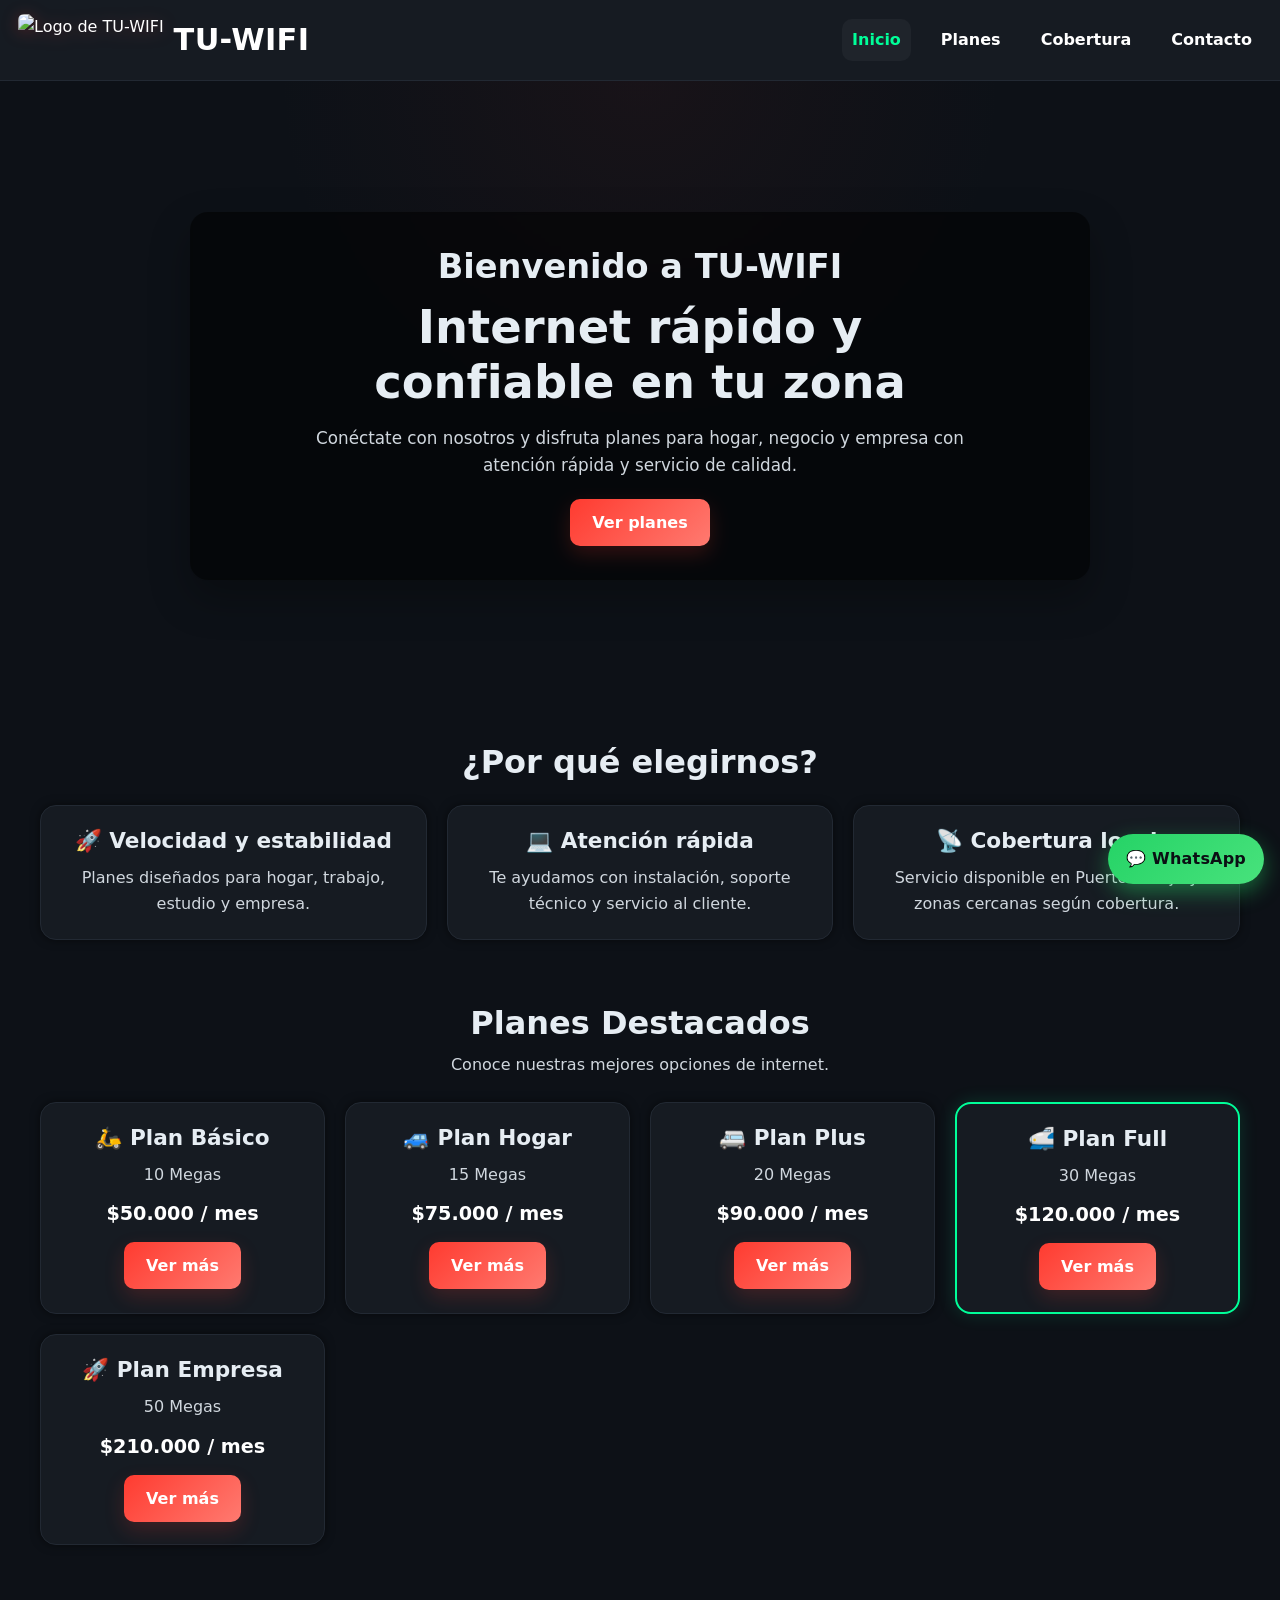
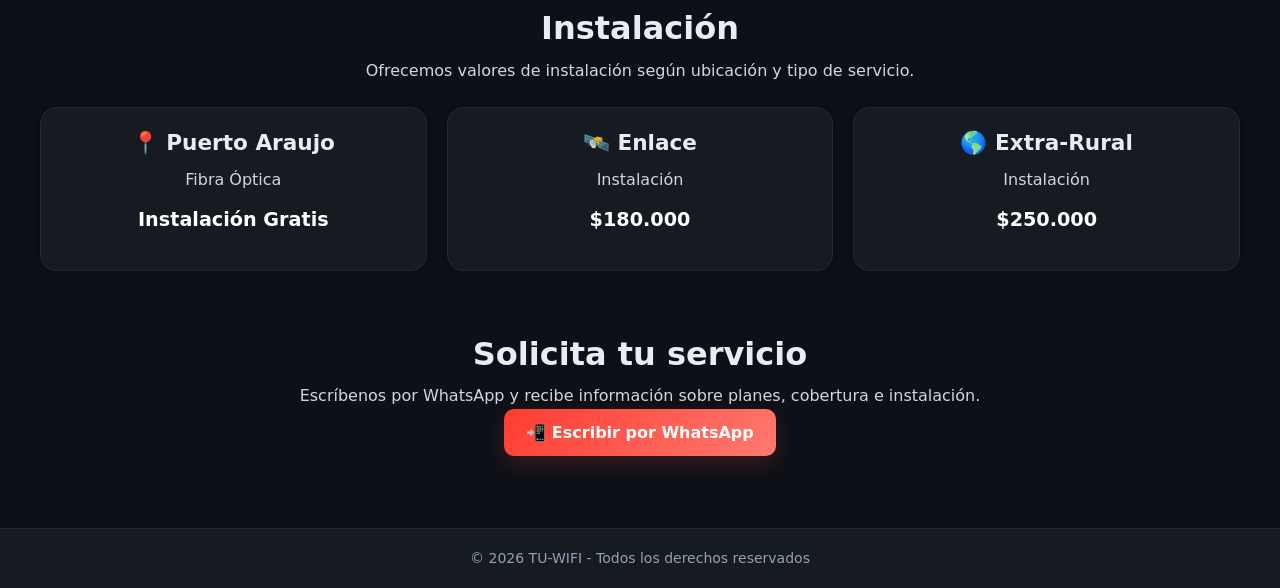
==== index.html @ 6620fda7 "Actualizar planes TU-WIFI" ====
<!DOCTYPE html>
<html lang="es">
<head>
  <meta charset="UTF-8" />
  <meta name="viewport" content="width=device-width, initial-scale=1.0"/>
  <title>TU-WIFI - Internet rápido y confiable</title>
  <meta name="description" content="Internet rápido y confiable en tu zona. Conoce nuestros planes, cobertura, instalación y contáctanos por WhatsApp." />
  <meta name="keywords" content="internet, wifi, fibra óptica, internet hogar, internet empresa, Puerto Araujo, TU-WIFI">
  <meta name="author" content="TU-WIFI">

  <link rel="canonical" href="https://tu-wifi.co/">

  <meta property="og:title" content="TU-WIFI - Internet rápido y confiable">
  <meta property="og:description" content="Conoce nuestros planes, cobertura e instalación. Atención rápida por WhatsApp.">
  <meta property="og:image" content="https://tu-wifi.co/imagen/tu-wife.png">
  <meta property="og:url" content="https://tu-wifi.co/">
  <meta property="og:type" content="website">
  <meta property="og:site_name" content="TU-WIFI">

  <link rel="stylesheet" href="css/styles.css" />
</head>
<body>

  <header>
    <div class="logo">
      <img src="imagen/tu-wife.png" alt="Logo de TU-WIFI" loading="lazy" />
      <span class="brand">TU-WIFI</span>
    </div>

    <nav class="navbar">
      <ul id="menu">
        <li><a href="index.html" class="active">Inicio</a></li>
        <li><a href="planes.html">Planes</a></li>
        <li><a href="cobertura.html">Cobertura</a></li>
        <li><a href="contacto.html">Contacto</a></li>
      </ul>

      <div class="menu-toggle" id="menu-toggle">&#9776;</div>
    </nav>
  </header>

  <section class="hero">
    <div class="hero-text">
      <h1>Bienvenido a TU-WIFI</h1>
      <h2>Internet rápido y confiable en tu zona</h2>
      <p>
        Conéctate con nosotros y disfruta planes para hogar, negocio y empresa
        con atención rápida y servicio de calidad.
      </p>
      <a href="planes.html" class="btn-primary">Ver planes</a>
    </div>
  </section>

  <section class="beneficios">
    <h2>¿Por qué elegirnos?</h2>

    <div class="beneficios-grid">
      <div class="card">
        <h3>🚀 Velocidad y estabilidad</h3>
        <p>Planes diseñados para hogar, trabajo, estudio y empresa.</p>
      </div>

      <div class="card">
        <h3>💻 Atención rápida</h3>
        <p>Te ayudamos con instalación, soporte técnico y servicio al cliente.</p>
      </div>

      <div class="card">
        <h3>📡 Cobertura local</h3>
        <p>Servicio disponible en Puerto Araujo y zonas cercanas según cobertura.</p>
      </div>
    </div>
  </section>

  <section class="beneficios">
    <h2>Planes Destacados</h2>
    <p>Conoce nuestras mejores opciones de internet.</p>

    <div class="beneficios-grid">

      <div class="card">
        <h3>🛵 Plan Básico</h3>
        <p>10 Megas</p>
        <strong>$50.000 / mes</strong>
        <a href="planes.html" class="btn-primary">Ver más</a>
      </div>

      <div class="card">
        <h3>🚙 Plan Hogar</h3>
        <p>15 Megas</p>
        <strong>$75.000 / mes</strong>
        <a href="planes.html" class="btn-primary">Ver más</a>
      </div>

      <div class="card">
        <h3>🚐 Plan Plus</h3>
        <p>20 Megas</p>
        <strong>$90.000 / mes</strong>
        <a href="planes.html" class="btn-primary">Ver más</a>
      </div>

      <div class="card destacado">
        <h3>🚅 Plan Full</h3>
        <p>30 Megas</p>
        <strong>$120.000 / mes</strong>
        <a href="planes.html" class="btn-primary">Ver más</a>
      </div>

      <div class="card">
        <h3>🚀 Plan Empresa</h3>
        <p>50 Megas</p>
        <strong>$210.000 / mes</strong>
        <a href="planes.html" class="btn-primary">Ver más</a>
      </div>

    </div>
  </section>

  <section class="beneficios">
    <h2>Instalación</h2>
    <p>Ofrecemos valores de instalación según ubicación y tipo de servicio.</p>

    <div class="beneficios-grid">
      <div class="card">
        <h3>📍 Puerto Araujo</h3>
        <p>Fibra Óptica</p>
        <strong>Instalación Gratis</strong>
      </div>

      <div class="card">
        <h3>🛰️ Enlace</h3>
        <p>Instalación</p>
        <strong>$180.000</strong>
      </div>

      <div class="card">
        <h3>🌎 Extra-Rural</h3>
        <p>Instalación</p>
        <strong>$250.000</strong>
      </div>
    </div>
  </section>

  <section class="beneficios">
    <h2>Solicita tu servicio</h2>
    <p>Escríbenos por WhatsApp y recibe información sobre planes, cobertura e instalación.</p>

    <a 
      href="https://wa.me/573009020221?text=Hola,%20quiero%20informaci%C3%B3n%20sobre%20los%20planes%20de%20internet"
      target="_blank"
      rel="noopener noreferrer"
      class="btn-primary">
      📲 Escribir por WhatsApp
    </a>
  </section>

  <a
    href="https://wa.me/573009020221?text=Hola,%20quiero%20informaci%C3%B3n%20sobre%20los%20planes%20de%20internet"
    target="_blank"
    rel="noopener noreferrer"
    class="wapp-float"
    aria-label="Chatear por WhatsApp">
    💬 WhatsApp
  </a>

  <footer>
    <p>&copy; <span id="year"></span> TU-WIFI - Todos los derechos reservados</p>
  </footer>

  <script src="js/main.js"></script>
</body>
</html>
---- css/styles.css ----
/* =========================
   🎨 RESET Y BASE
   ========================= */
*{
  margin:0;
  padding:0;
  box-sizing:border-box;
}

:root{
  --bg:#0d1117;
  --bg-2:#161b22;
  --text:#e6edf3;
  --muted:#93a1b3;
  --line:#222933;
  --primary:#ff3b30;
  --primary-2:#ff7a70;
  --success:#25D366;
  --success-dark:#128c4a;
}

html{
  scroll-behavior:smooth;
}

html,
body{
  height:100%;
}

body{
  font-family:Inter, system-ui, -apple-system, Segoe UI, Roboto, Ubuntu, Cantarell, "Helvetica Neue", Arial, "Noto Sans", sans-serif;
  background:var(--bg);
  color:var(--text);
  line-height:1.6;
}

img{
  max-width:100%;
  height:auto;
  display:block;
}

a{
  transition:all .2s ease;
}

/* =========================
   HEADER / NAV
   ========================= */
header{
  background:var(--bg-2);
  color:#fff;
  display:flex;
  justify-content:space-between;
  align-items:center;
  padding:14px 18px;
  position:sticky;
  top:0;
  z-index:1000;
  border-bottom:1px solid var(--line);
  gap:16px;
}

.logo{
  display:flex;
  align-items:center;
  gap:10px;
  min-width:0;
}

.logo img{
  height:52px;
  width:auto;
  filter:drop-shadow(0 2px 8px rgba(255,59,48,.25));
  border-radius:6px;
}

.brand{
  font-size:1.9rem;
  font-weight:800;
  letter-spacing:.3px;
  color:#fff;
  white-space:nowrap;
}

.navbar{
  display:flex;
  align-items:center;
  gap:12px;
}

.navbar ul{
  display:flex;
  list-style:none;
  gap:20px;
  margin:0;
  padding:0;
  align-items:center;
}

.navbar a{
  color:#fff;
  text-decoration:none;
  font-weight:600;
  padding:8px 10px;
  border-radius:10px;
  display:inline-block;
}

.navbar a:hover,
.navbar a.active{
  color:#00ff99;
  background:rgba(255,255,255,.04);
}

.menu-toggle{
  display:none;
  font-size:2rem;
  cursor:pointer;
  color:#fff;
  user-select:none;
  background:transparent;
  border:0;
  line-height:1;
}

/* =========================
   HERO
   ========================= */
.hero{
  min-height:70vh;
  display:flex;
  justify-content:center;
  align-items:center;
  text-align:center;
  padding:40px 16px;
  background:
    linear-gradient(rgba(13,17,23,.74), rgba(13,17,23,.82)),
    radial-gradient(circle at top, rgba(255,59,48,.18), transparent 40%);
}

.hero-text{
  background:rgba(0,0,0,.55);
  padding:34px 28px;
  border-radius:18px;
  backdrop-filter:blur(2px);
  max-width:900px;
  width:100%;
  box-shadow:0 18px 40px rgba(0,0,0,.28);
}

.hero h1{
  font-size:2.1rem;
  line-height:1.25;
  margin-bottom:12px;
}

.hero h2{
  font-size:2.9rem;
  line-height:1.2;
  margin-bottom:14px;
  text-wrap:balance;
}

.hero p{
  margin-bottom:20px;
  color:#d0d7de;
  font-size:1.05rem;
  max-width:700px;
  margin-inline:auto;
}

/* =========================
   BOTONES
   ========================= */
.btn-primary{
  padding:11px 22px;
  background:linear-gradient(135deg, var(--primary), var(--primary-2));
  color:#fff;
  border-radius:10px;
  text-decoration:none;
  font-weight:800;
  border:none;
  cursor:pointer;
  display:inline-block;
  box-shadow:0 8px 20px rgba(255,59,48,.18);
}

.btn-primary:hover{
  filter:brightness(1.05);
  box-shadow:0 0 18px rgba(255,59,48,.35);
  transform:translateY(-2px);
}

.btn-outline{
  border:1px solid var(--primary);
  color:#fff;
  padding:.6rem .9rem;
  border-radius:10px;
  text-decoration:none;
  display:inline-block;
}

.btn-outline:hover{
  background:rgba(255,59,48,.08);
}

/* =========================
   CONTENIDO GENERAL
   ========================= */
main{
  padding:28px 16px;
}

section{
  width:100%;
}

.beneficios{
  padding:32px 16px;
  text-align:center;
}

.beneficios h1,
.beneficios h2{
  margin-top:0;
  margin-bottom:10px;
  line-height:1.2;
}

.beneficios h1{
  font-size:2.2rem;
}

.beneficios h2{
  font-size:2rem;
}

.beneficios p{
  color:#d0d7de;
  max-width:820px;
  margin-inline:auto;
}

.beneficios-grid{
  display:grid;
  grid-template-columns:repeat(auto-fit, minmax(230px, 1fr));
  gap:20px;
  margin:24px auto 0;
  max-width:1200px;
  justify-content:center;
}

.card{
  background:var(--bg-2);
  padding:22px 20px;
  border-radius:16px;
  box-shadow:0 0 10px rgba(0,0,0,.5);
  border:1px solid var(--line);
  transition:transform .2s, box-shadow .2s, border-color .2s;
}

.card:hover{
  transform:translateY(-4px);
  box-shadow:0 12px 30px rgba(0,0,0,.35);
  border-color:#2c3643;
}

.card h3{
  margin-bottom:10px;
  font-size:1.35rem;
  line-height:1.25;
}

.card p{
  max-width:none;
}

.card strong{
  display:block;
  margin:12px 0;
  font-size:1.2rem;
  color:#fff;
}

.destacado{
  border:2px solid #00ff99;
  box-shadow:0 0 18px rgba(0,255,153,.15);
}

/* =========================
   FORMULARIO DE CONTACTO
   ========================= */
.card.form-card{
  max-width:520px;
  margin:0 auto;
}

.field{
  display:flex;
  flex-direction:column;
  gap:.35rem;
  margin-bottom:.9rem;
}

label{
  color:#cbd5e1;
  text-align:left;
  font-size:14px;
}

input,
textarea{
  padding:12px;
  border:1px solid #2a3342;
  border-radius:8px;
  background:#0f151d;
  color:#fff;
  font-size:14px;
}

input:focus,
textarea:focus{
  outline:2px solid rgba(255,59,48,.35);
  border-color:rgba(255,59,48,.55);
}

textarea{
  resize:none;
  min-height:100px;
}

.alt-links{
  margin-top:12px;
  display:flex;
  gap:12px;
  flex-wrap:wrap;
}

/* =========================
   LISTAS
   ========================= */
.card ul{
  padding-left:20px;
}

.card li{
  margin-bottom:8px;
  color:#d0d7de;
}

/* =========================
   MAPAS / IFRAMES
   ========================= */
iframe{
  width:100%;
  max-width:100%;
  border:0;
}

/* =========================
   BOTÓN WHATSAPP FLOTANTE
   ========================= */
.wapp-float{
  position:fixed;
  right:16px;
  bottom:16px;
  background:linear-gradient(135deg, var(--success), #48e27c);
  color:#0b0f14;
  padding:12px 18px;
  border-radius:999px;
  box-shadow:0 8px 22px rgba(37,211,102,.45);
  font-weight:800;
  text-decoration:none;
  z-index:999;
  letter-spacing:.2px;
  transition:transform .2s, box-shadow .2s;
}

.wapp-float:hover{
  transform:translateY(-2px);
  box-shadow:0 10px 26px rgba(37,211,102,.5);
  background:linear-gradient(135deg, #29db68, #5df28b);
}

/* =========================
   FOOTER
   ========================= */
footer{
  background:var(--bg-2);
  text-align:center;
  padding:18px;
  margin-top:40px;
  font-size:14px;
  color:var(--muted);
  border-top:1px solid var(--line);
}

/* =========================
   UTILIDADES
   ========================= */
.text-left{
  text-align:left;
}

.text-center{
  text-align:center;
}

.mx-auto{
  margin-left:auto;
  margin-right:auto;
}

/* =========================
   RESPONSIVE
   ========================= */
@media (max-width:768px){
  header{
    padding:12px 14px;
  }

  .logo{
    gap:8px;
  }

  .logo img{
    height:44px;
  }

  .brand{
    font-size:1.05rem;
  }

  .menu-toggle{
    display:block;
  }

  .navbar ul{
    display:none;
    flex-direction:column;
    align-items:stretch;
    background:#0d131a;
    position:absolute;
    top:72px;
    right:12px;
    width:230px;
    padding:14px;
    border-radius:12px;
    border:1px solid var(--line);
    box-shadow:0 10px 24px rgba(0,0,0,.35);
    z-index:1000;
    gap:8px;
  }

  .navbar ul.open{
    display:flex;
  }

  .navbar a{
    width:100%;
    text-align:left;
  }

  .hero{
    min-height:auto;
    padding:24px 12px;
  }

  .hero-text{
    padding:22px 16px;
    border-radius:14px;
  }

  .hero h1{
    font-size:1.45rem;
    line-height:1.3;
    margin-bottom:10px;
  }

  .hero h2{
    font-size:1.95rem;
    line-height:1.25;
    margin-bottom:12px;
  }

  .hero p{
    font-size:1rem;
    line-height:1.5;
    margin-bottom:18px;
  }

  .btn-primary{
    width:100%;
    max-width:230px;
  }

  .beneficios{
    padding:28px 12px;
  }

  .beneficios h1{
    font-size:1.95rem;
  }

  .beneficios h2{
    font-size:1.8rem;
  }

  .beneficios-grid{
    grid-template-columns:1fr;
    gap:18px;
  }

  .card{
    width:100%;
    max-width:100%;
    padding:20px 16px;
  }

  .card h3{
    font-size:1.35rem;
  }

  .wapp-float{
    right:12px;
    bottom:12px;
    padding:11px 16px;
    font-size:.95rem;
  }
}

@media (max-width:480px){
  .logo img{
    height:40px;
  }

  .brand{
    font-size:1rem;
  }

  .hero h1{
    font-size:1.3rem;
  }

  .hero h2{
    font-size:1.7rem;
  }

  .hero p{
    font-size:.96rem;
  }

  .beneficios h1{
    font-size:1.7rem;
  }

  .beneficios h2{
    font-size:1.55rem;
  }

  .card h3{
    font-size:1.25rem;
  }

  .wapp-float{
    font-size:.9rem;
    padding:10px 14px;
  }
}
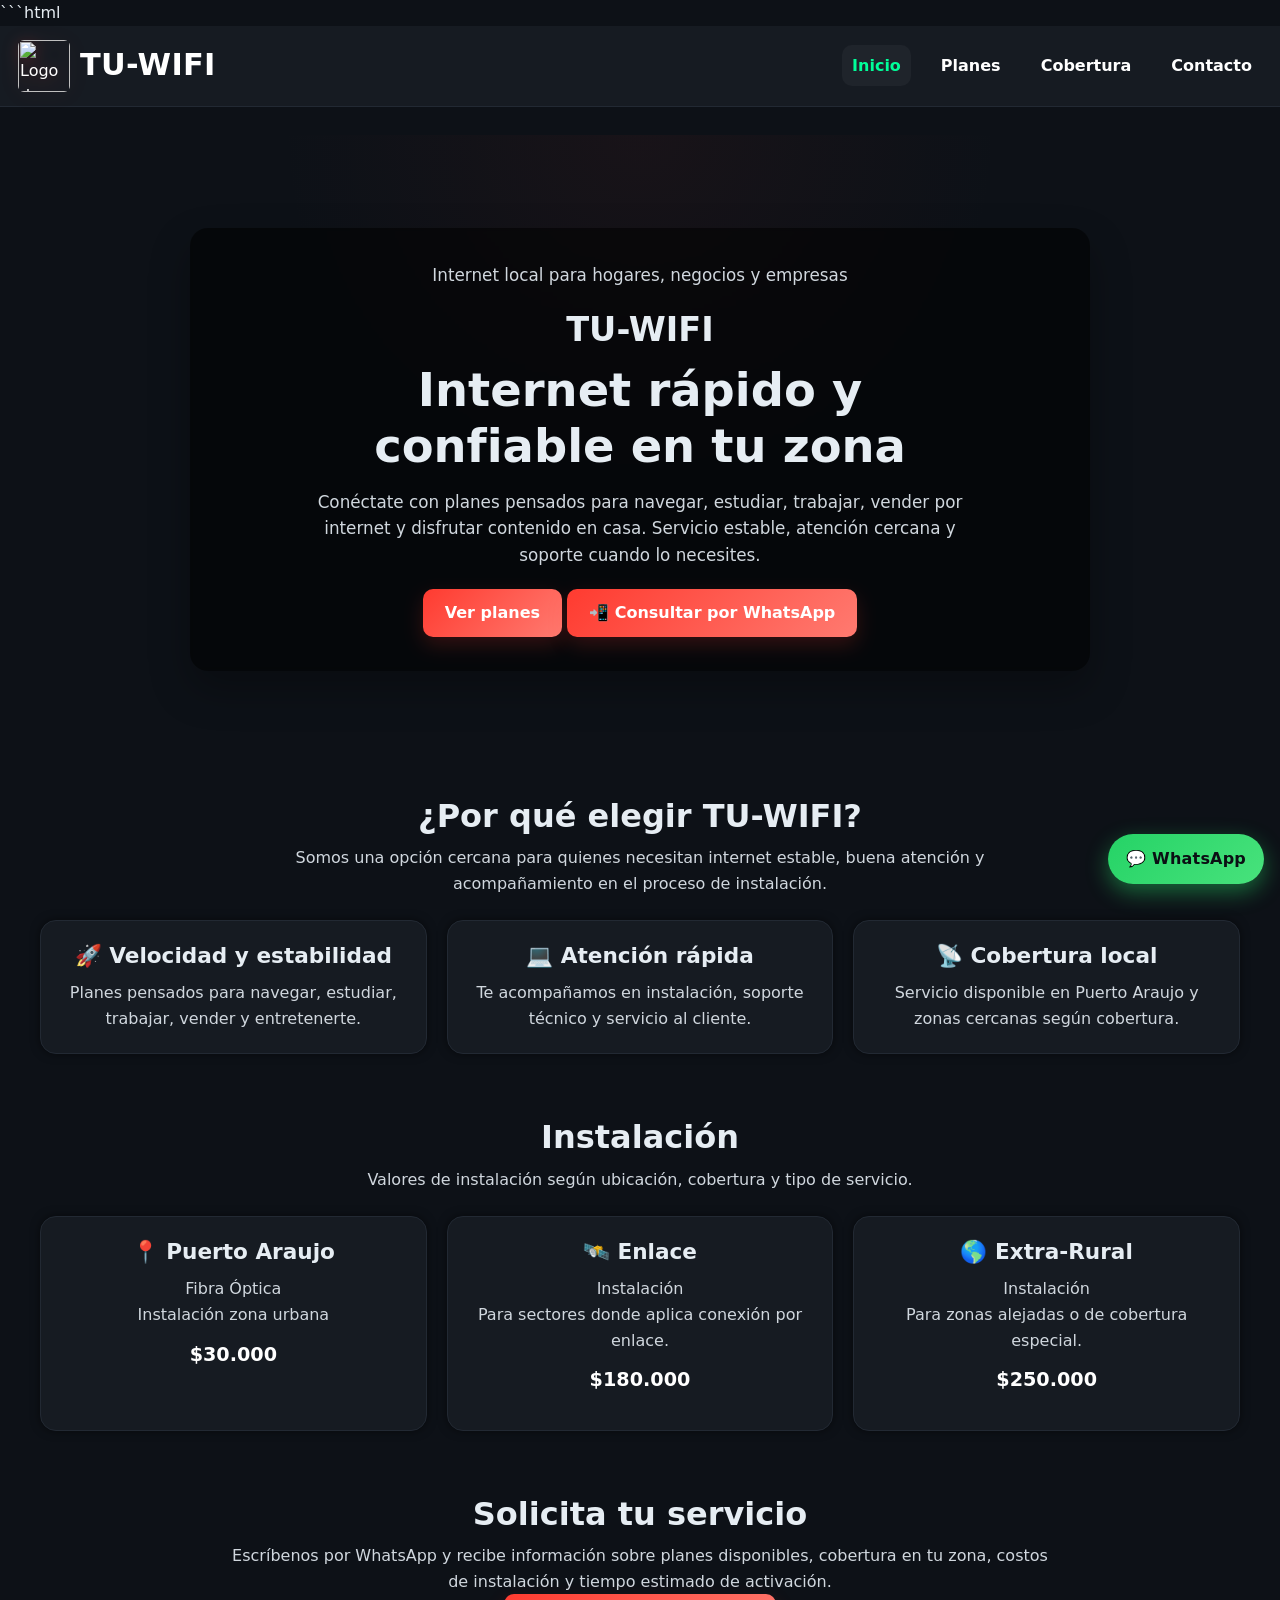
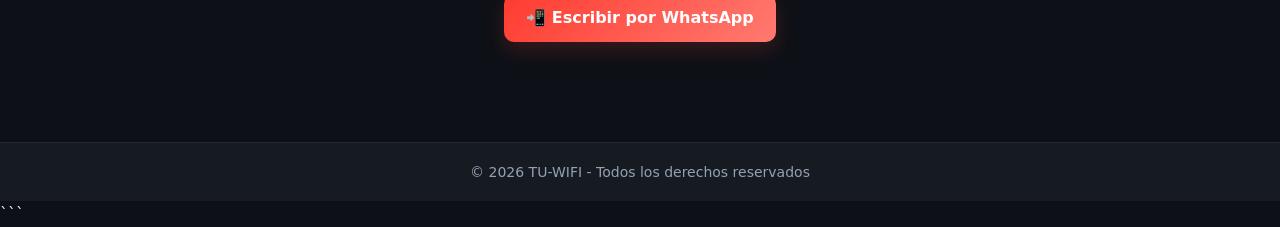
==== commit b584334a: "Actualización index.html TU-WIFI" ====
--- a/index.html
+++ b/index.html
@@ -1,24 +1,28 @@
+```html
 <!DOCTYPE html>
 <html lang="es">
 <head>
   <meta charset="UTF-8" />
-  <meta name="viewport" content="width=device-width, initial-scale=1.0"/>
+  <meta name="viewport" content="width=device-width, initial-scale=1.0" />
+
   <title>TU-WIFI - Internet rápido y confiable</title>
-  <meta name="description" content="Internet rápido y confiable en tu zona. Conoce nuestros planes, cobertura, instalación y contáctanos por WhatsApp." />
-  <meta name="keywords" content="internet, wifi, fibra óptica, internet hogar, internet empresa, Puerto Araujo, TU-WIFI">
-  <meta name="author" content="TU-WIFI">
 
-  <link rel="canonical" href="https://tu-wifi.co/">
+  <meta name="description" content="Internet rápido y confiable en Puerto Araujo y zonas cercanas. Planes para hogar, negocio y empresa. Consulta cobertura, instalación y atención por WhatsApp." />
+  <meta name="keywords" content="internet, wifi, fibra óptica, internet hogar, internet empresa, Puerto Araujo, TU-WIFI" />
+  <meta name="author" content="TU-WIFI" />
 
-  <meta property="og:title" content="TU-WIFI - Internet rápido y confiable">
-  <meta property="og:description" content="Conoce nuestros planes, cobertura e instalación. Atención rápida por WhatsApp.">
-  <meta property="og:image" content="https://tu-wifi.co/imagen/tu-wife.png">
-  <meta property="og:url" content="https://tu-wifi.co/">
-  <meta property="og:type" content="website">
-  <meta property="og:site_name" content="TU-WIFI">
+  <link rel="canonical" href="https://tu-wifi.co/" />
+
+  <meta property="og:title" content="TU-WIFI - Internet rápido y confiable" />
+  <meta property="og:description" content="Internet para hogar, negocio y empresa en Puerto Araujo y zonas cercanas. Consulta planes, cobertura e instalación." />
+  <meta property="og:image" content="https://tu-wifi.co/imagen/tu-wife.png" />
+  <meta property="og:url" content="https://tu-wifi.co/" />
+  <meta property="og:type" content="website" />
+  <meta property="og:site_name" content="TU-WIFI" />
 
   <link rel="stylesheet" href="css/styles.css" />
 </head>
+
 <body>
 
   <header>
@@ -27,7 +31,7 @@
       <span class="brand">TU-WIFI</span>
     </div>
 
-    <nav class="navbar">
+    <nav class="navbar" aria-label="Menú principal">
       <ul id="menu">
         <li><a href="index.html" class="active">Inicio</a></li>
         <li><a href="planes.html">Planes</a></li>
@@ -35,124 +39,115 @@
         <li><a href="contacto.html">Contacto</a></li>
       </ul>
 
-      <div class="menu-toggle" id="menu-toggle">&#9776;</div>
+      <div class="menu-toggle" id="menu-toggle" aria-label="Abrir menú">&#9776;</div>
     </nav>
   </header>
 
-  <section class="hero">
-    <div class="hero-text">
-      <h1>Bienvenido a TU-WIFI</h1>
-      <h2>Internet rápido y confiable en tu zona</h2>
+  <main>
+
+    <section class="hero">
+      <div class="hero-text">
+        <p class="hero-label">Internet local para hogares, negocios y empresas</p>
+
+        <h1>TU-WIFI</h1>
+
+        <h2>Internet rápido y confiable en tu zona</h2>
+
+        <p>
+          Conéctate con planes pensados para navegar, estudiar, trabajar,
+          vender por internet y disfrutar contenido en casa. Servicio estable,
+          atención cercana y soporte cuando lo necesites.
+        </p>
+
+        <div class="hero-actions">
+          <a href="planes.html" class="btn-primary">Ver planes</a>
+
+          <a
+            href="https://wa.me/573009020221?text=Hola,%20quiero%20informaci%C3%B3n%20sobre%20los%20planes%20de%20internet"
+            target="_blank"
+            rel="noopener noreferrer"
+            class="btn-primary">
+            📲 Consultar por WhatsApp
+          </a>
+        </div>
+      </div>
+    </section>
+
+    <section class="beneficios">
+      <h2>¿Por qué elegir TU-WIFI?</h2>
       <p>
-        Conéctate con nosotros y disfruta planes para hogar, negocio y empresa
-        con atención rápida y servicio de calidad.
+        Somos una opción cercana para quienes necesitan internet estable,
+        buena atención y acompañamiento en el proceso de instalación.
       </p>
-      <a href="planes.html" class="btn-primary">Ver planes</a>
-    </div>
-  </section>
 
-  <section class="beneficios">
-    <h2>¿Por qué elegirnos?</h2>
+      <div class="beneficios-grid">
 
-    <div class="beneficios-grid">
-      <div class="card">
-        <h3>🚀 Velocidad y estabilidad</h3>
-        <p>Planes diseñados para hogar, trabajo, estudio y empresa.</p>
+        <div class="card">
+          <h3>🚀 Velocidad y estabilidad</h3>
+          <p>Planes pensados para navegar, estudiar, trabajar, vender y entretenerte.</p>
+        </div>
+
+        <div class="card">
+          <h3>💻 Atención rápida</h3>
+          <p>Te acompañamos en instalación, soporte técnico y servicio al cliente.</p>
+        </div>
+
+        <div class="card">
+          <h3>📡 Cobertura local</h3>
+          <p>Servicio disponible en Puerto Araujo y zonas cercanas según cobertura.</p>
+        </div>
+
       </div>
+    </section>
 
-      <div class="card">
-        <h3>💻 Atención rápida</h3>
-        <p>Te ayudamos con instalación, soporte técnico y servicio al cliente.</p>
+    <section class="beneficios">
+      <h2>Instalación</h2>
+      <p>Valores de instalación según ubicación, cobertura y tipo de servicio.</p>
+
+      <div class="beneficios-grid">
+
+        <div class="card">
+          <h3>📍 Puerto Araujo</h3>
+          <p>Fibra Óptica</p>
+          <p>Instalación zona urbana</p>
+          <strong>$30.000</strong>
+        </div>
+
+        <div class="card">
+          <h3>🛰️ Enlace</h3>
+          <p>Instalación</p>
+          <p>Para sectores donde aplica conexión por enlace.</p>
+          <strong>$180.000</strong>
+        </div>
+
+        <div class="card">
+          <h3>🌎 Extra-Rural</h3>
+          <p>Instalación</p>
+          <p>Para zonas alejadas o de cobertura especial.</p>
+          <strong>$250.000</strong>
+        </div>
+
       </div>
+    </section>
 
-      <div class="card">
-        <h3>📡 Cobertura local</h3>
-        <p>Servicio disponible en Puerto Araujo y zonas cercanas según cobertura.</p>
-      </div>
-    </div>
-  </section>
+    <section class="beneficios">
+      <h2>Solicita tu servicio</h2>
 
-  <section class="beneficios">
-    <h2>Planes Destacados</h2>
-    <p>Conoce nuestras mejores opciones de internet.</p>
+      <p>
+        Escríbenos por WhatsApp y recibe información sobre planes disponibles,
+        cobertura en tu zona, costos de instalación y tiempo estimado de activación.
+      </p>
 
-    <div class="beneficios-grid">
+      <a
+        href="https://wa.me/573009020221?text=Hola,%20quiero%20informaci%C3%B3n%20sobre%20los%20planes%20de%20internet"
+        target="_blank"
+        rel="noopener noreferrer"
+        class="btn-primary">
+        📲 Escribir por WhatsApp
+      </a>
+    </section>
 
-      <div class="card">
-        <h3>🛵 Plan Básico</h3>
-        <p>10 Megas</p>
-        <strong>$50.000 / mes</strong>
-        <a href="planes.html" class="btn-primary">Ver más</a>
-      </div>
-
-      <div class="card">
-        <h3>🚙 Plan Hogar</h3>
-        <p>15 Megas</p>
-        <strong>$75.000 / mes</strong>
-        <a href="planes.html" class="btn-primary">Ver más</a>
-      </div>
-
-      <div class="card">
-        <h3>🚐 Plan Plus</h3>
-        <p>20 Megas</p>
-        <strong>$90.000 / mes</strong>
-        <a href="planes.html" class="btn-primary">Ver más</a>
-      </div>
-
-      <div class="card destacado">
-        <h3>🚅 Plan Full</h3>
-        <p>30 Megas</p>
-        <strong>$120.000 / mes</strong>
-        <a href="planes.html" class="btn-primary">Ver más</a>
-      </div>
-
-      <div class="card">
-        <h3>🚀 Plan Empresa</h3>
-        <p>50 Megas</p>
-        <strong>$210.000 / mes</strong>
-        <a href="planes.html" class="btn-primary">Ver más</a>
-      </div>
-
-    </div>
-  </section>
-
-  <section class="beneficios">
-    <h2>Instalación</h2>
-    <p>Ofrecemos valores de instalación según ubicación y tipo de servicio.</p>
-
-    <div class="beneficios-grid">
-      <div class="card">
-        <h3>📍 Puerto Araujo</h3>
-        <p>Fibra Óptica</p>
-        <strong>Instalación Gratis</strong>
-      </div>
-
-      <div class="card">
-        <h3>🛰️ Enlace</h3>
-        <p>Instalación</p>
-        <strong>$180.000</strong>
-      </div>
-
-      <div class="card">
-        <h3>🌎 Extra-Rural</h3>
-        <p>Instalación</p>
-        <strong>$250.000</strong>
-      </div>
-    </div>
-  </section>
-
-  <section class="beneficios">
-    <h2>Solicita tu servicio</h2>
-    <p>Escríbenos por WhatsApp y recibe información sobre planes, cobertura e instalación.</p>
-
-    <a 
-      href="https://wa.me/573009020221?text=Hola,%20quiero%20informaci%C3%B3n%20sobre%20los%20planes%20de%20internet"
-      target="_blank"
-      rel="noopener noreferrer"
-      class="btn-primary">
-      📲 Escribir por WhatsApp
-    </a>
-  </section>
+  </main>
 
   <a
     href="https://wa.me/573009020221?text=Hola,%20quiero%20informaci%C3%B3n%20sobre%20los%20planes%20de%20internet"
@@ -169,4 +164,5 @@
 
   <script src="js/main.js"></script>
 </body>
-</html>+</html>
+```
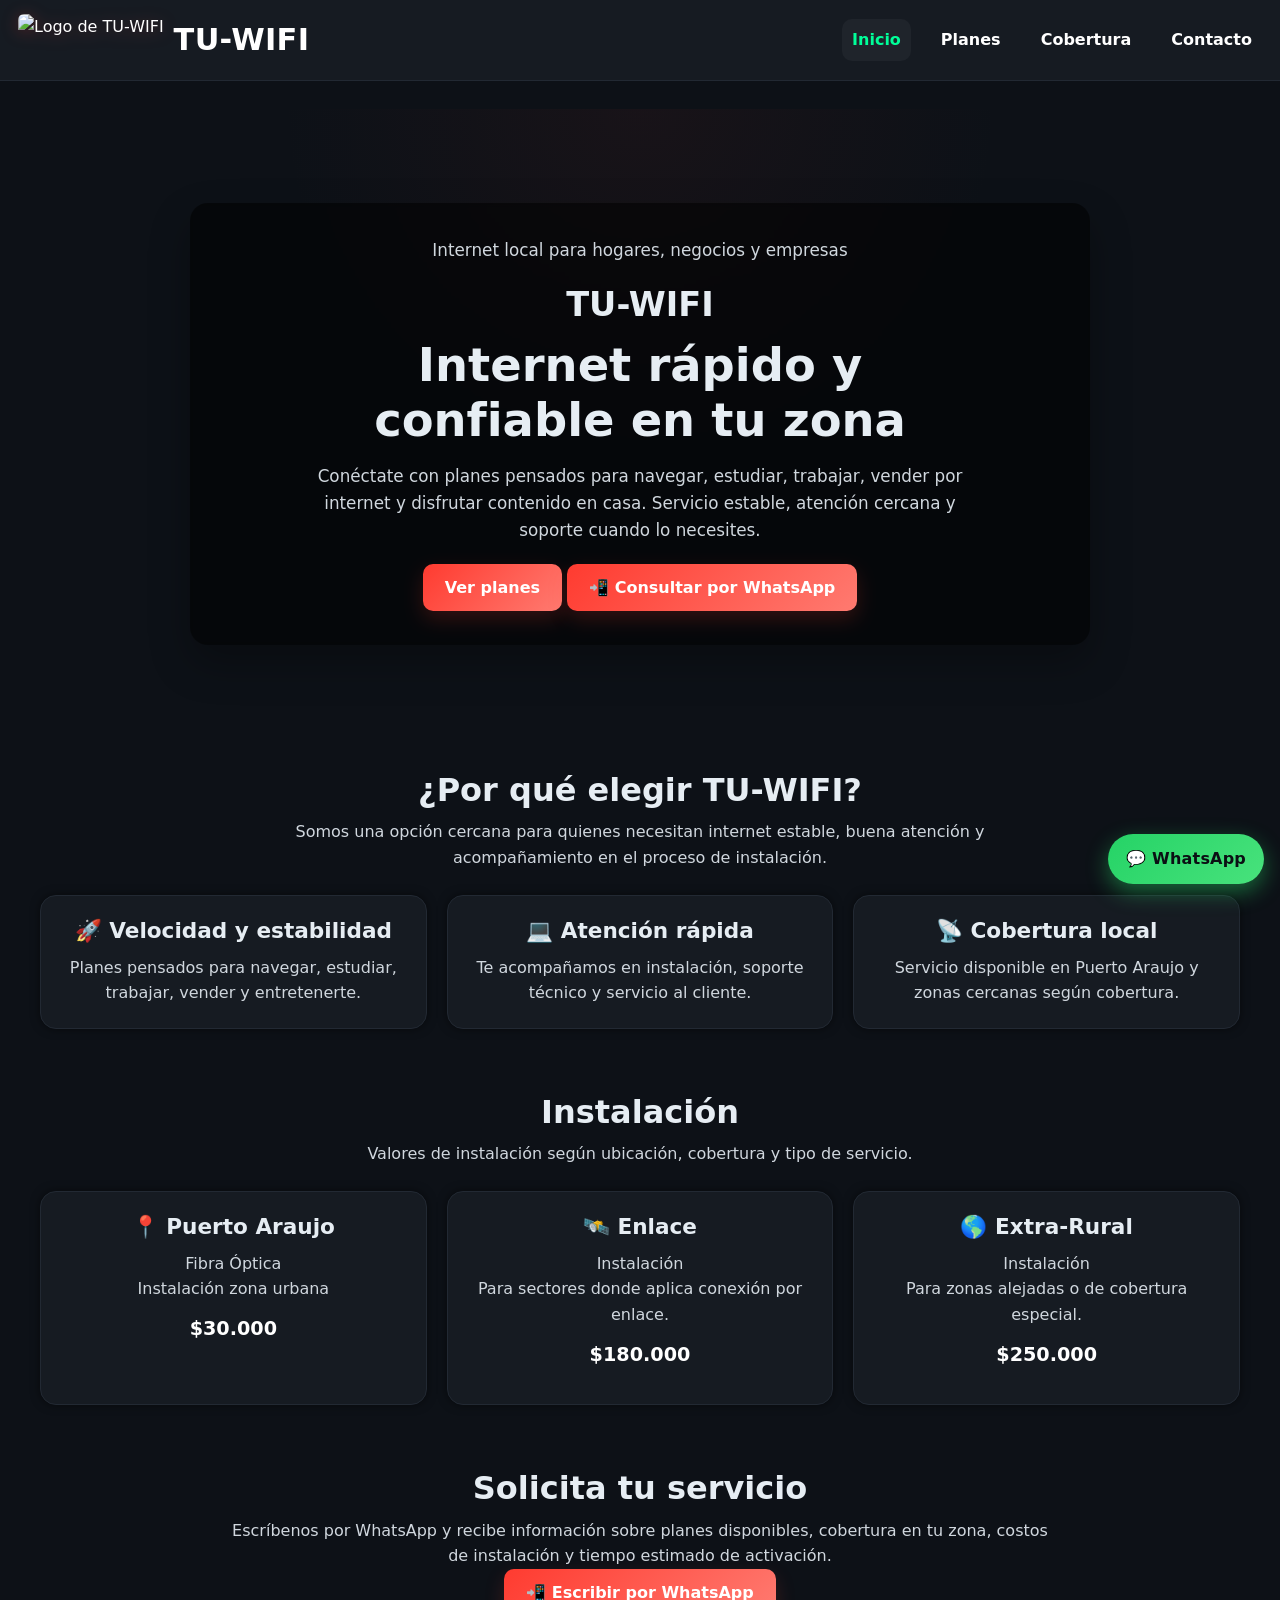
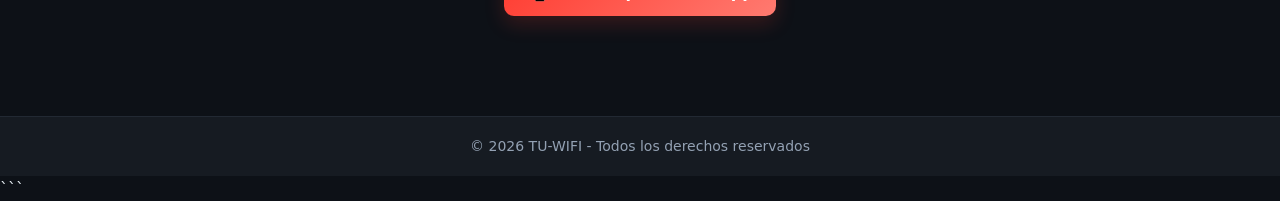
==== commit 69e60528: "Actualización index.html TU-WIFI" ====
--- a/index.html
+++ b/index.html
@@ -1,4 +1,3 @@
-```html
 <!DOCTYPE html>
 <html lang="es">
 <head>
